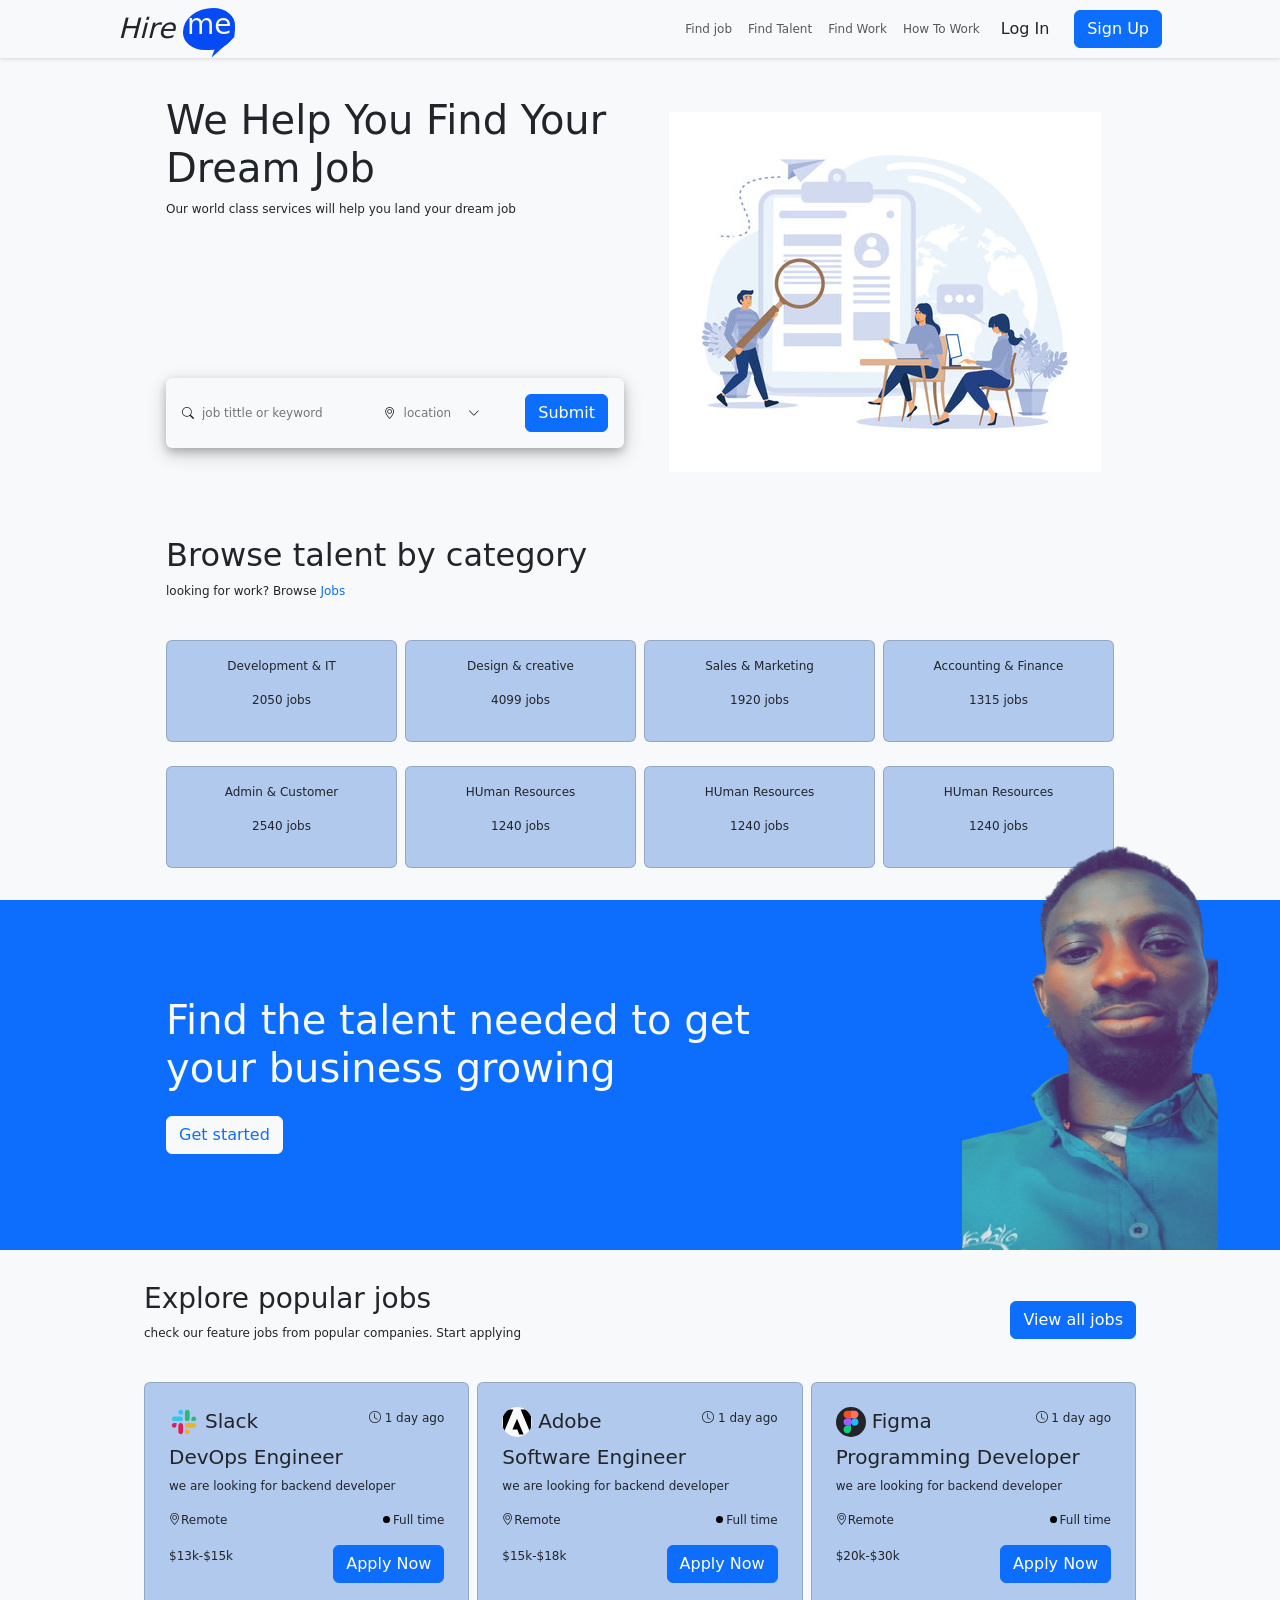
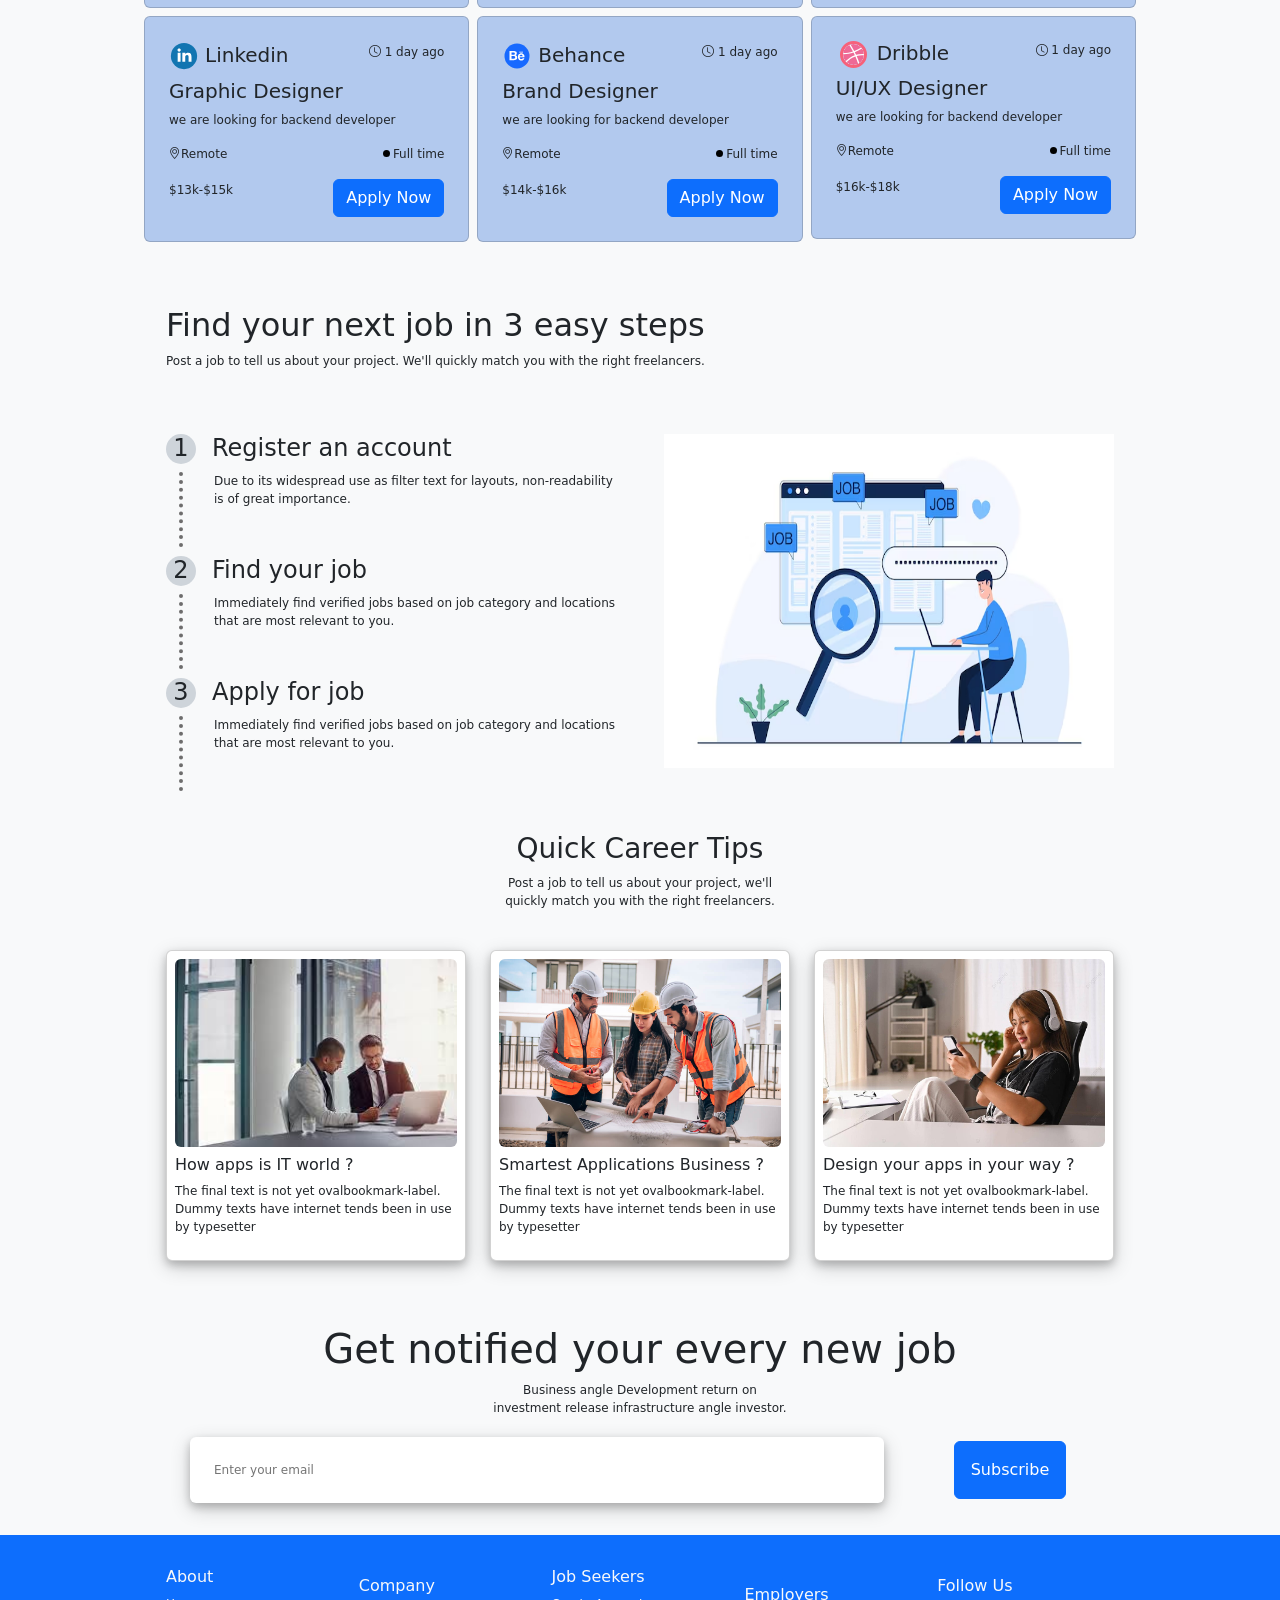
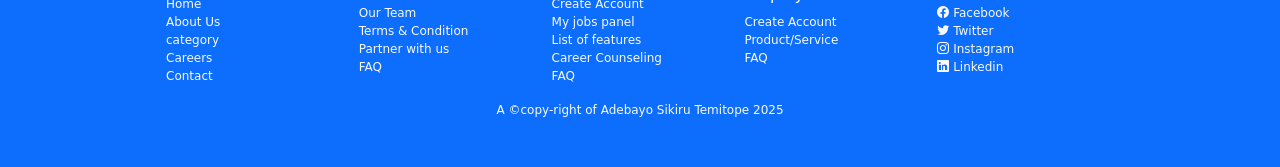
==== index.html @ 8144b213 "first commit" ====
<!-- @format -->

<!DOCTYPE html>
<html lang="en">
	<head>
		<meta charset="UTF-8" />
		<meta name="viewport" content="width=device-width, initial-scale=1.0" />
		<script
			src="https://cdn.jsdelivr.net/npm/@popperjs/core@2.11.8/dist/umd/popper.min.js"
			integrity="sha384-I7E8VVD/ismYTF4hNIPjVp/Zjvgyol6VFvRkX/vR+Vc4jQkC+hVqc2pM8ODewa9r"
			crossorigin="anonymous"
		></script>
		<script
			src="https://cdn.jsdelivr.net/npm/bootstrap@5.3.5/dist/js/bootstrap.min.js"
			integrity="sha384-VQqxDN0EQCkWoxt/0vsQvZswzTHUVOImccYmSyhJTp7kGtPed0Qcx8rK9h9YEgx+"
			crossorigin="anonymous"
		></script>
		<link
			href="https://cdn.jsdelivr.net/npm/bootstrap@5.3.5/dist/css/bootstrap.min.css"
			rel="stylesheet"
			integrity="sha384-SgOJa3DmI69IUzQ2PVdRZhwQ+dy64/BUtbMJw1MZ8t5HZApcHrRKUc4W0kG879m7"
			crossorigin="anonymous"
		/>
		<link rel="stylesheet" href="style.css" />
		<link
			rel="stylesheet"
			href="https://cdn.jsdelivr.net/npm/bootstrap-icons@1.3.0/font/bootstrap-icons.css"
		/>
		<link rel="stylesheet" href="styel.css" />
		<title>Hire Me</title>
	</head>
	<body class="bg-light pt-5">
		<nav class="navbar navbar-expand-md fixed-top bg-light ">
			<div class="container px-lg-5">
				<div class="nav-brand  d-flex justify-centent-center align-items-center">
					<div class="d-flex justify-centent-center gap-2 align-items-center">
                        <a href="#" ><span class="h3 fst-italic">Hire</span></a>
                    	<div class="call-out text-light text-center px-1"><h3>me</h3></div> 
					</div>
				</div>
				<button
					class="navbar-toggler"
					type="button"
					data-bs-toggle="collapse"
					data-bs-target="#navbarNav"
					aria-controls="navbarNav"
					aria-expanded="false"
					aria-label="Toggle navigation"
				>
					<span class="navbar-toggler-icon"></span>
				</button>
				<div class="collapse navbar-collapse" id="navbarNav">
					<ul class="navbar-nav ms-auto">
						<li class="nav-item">
							<a class="nav-link" href="#jobs">Find job</a>
						</li>
						<li class="nav-item">
							<a class="nav-link" href="#talent">Find Talent</a>
						</li>
						<li class="nav-item">
							<a class="nav-link" href="#work">Find Work</a>
						</li>
						<li class="nav-item">
							<a class="nav-link" href="#how-to-work">How To Work</a>
						</li>
					</ul>
					<div class="nav-btn mt-3 mt-md-0 text-center">
						<button class="btn btn-ligth">
							<a href="./log-in.html">Log In</a>
						</button>
						<button class="btn btn-primary ms-2">
							<a href="./sign-up.html">Sign Up</a>
						</button>
					</div>
				</div>
				
			</div>
		</nav>
		<section class="py-5 p-lg-5" id="jobs">
			<div class="container px-lg-5">
				<div class="px-lg-5">
					<div class="row  gap-2">
						<div class="col-md mb-4 d-flex gap-5 justify-content-between flex-column">
							<div>
								<h1>We Help You Find Your Dream Job</h1>
								<p>
									Our world class services will help you land your dream job
								</p>
							</div>
							<form action="">
								<div
									class="d-flex justify-content-between gap-1 p-3 bg-light rounded form"
								>
									<div
										class="d-md-flex gap-1 justify-content-center align-items-center"
									>
										<label for="search"><i class="bi bi-search"></i></label>
										<input
											type="search"
											name="search"
											placeholder="job tittle or keyword"
											id="search"
											class="border-0 bg-light p-1"
										/>
									</div>
									<div
										class="d-md-flex gap-1 justify-content-center align-items-center location"
									>
										<label for="location"><i class="bi bi-geo-alt"></i></label>
										<input
											type="text"
											name="location"
											placeholder="location"
											id="location"
											class="border-0 bg-light p-1"
										/>
										<span class="location-icon"
											><i class="bi bi-chevron-down"></i
										></span>
									</div>
									<button type="submit" class="btn btn-primary">Submit</button>
								</div>
							</form>
						</div>
						<div class="col-md mt-0  mt-md-3 text-center">
							<img
								src="./images/360_F_600703245_BTdULusfFnnQOQXZy9Z7AOgycc5y2liy.jpg"
								alt="image"
								class="img-fluid"
							/>
						</div>
					</div>
				</div>
			</div>
		</section>

		<section class="py-3" id="talent">
			<div class="container px-lg-5">
				<div class="px-lg-5">
					<h2 class="">Browse talent by category</h2>
					<p class="">
						looking for work? Browse <span class="text-primary">Jobs</span>
					</p>
					<div
						class="row  row-cols-2 row-cols-lg-4 mt-3 g-2 gy-4 justify-content-center"
					>
						<div class="col">
							<div class="p-3 card rounded text-center">
								<p>Development & IT</p>
								<p>2050 jobs</p>
							</div>
						</div>
						<div class="col">
							<div class="p-3 card rounded text-center">
								<p>Design & creative</p>
								<p>4099 jobs</p>
							</div>
						</div>
						<div class="col">
							<div class="p-3 card rounded text-center">
								<p>Sales & Marketing</p>
								<p>1920 jobs</p>
							</div>
						</div>
						<div class="col">
							<div class="p-3 card rounded text-center">
								<p>Accounting & Finance</p>
								<p>1315 jobs</p>
							</div>
						</div>
						<div class="col">
							<div class="p-3 card rounded text-center">
								<p>Admin & Customer</p>
								<p>2540 jobs</p>
							</div>
						</div>
						<div class="col">
							<div class="p-3 card rounded text-center">
								<p>HUman Resources</p>
								<p>1240 jobs</p>
							</div>
						</div>
						<div class="col">
							<div class="p-3 card rounded text-center">
								<p>HUman Resources</p>
								<p>1240 jobs</p>
							</div>
						</div>
						<div class="col">
							<div class="p-3 card rounded text-center">
								<p>HUman Resources</p>
								<p>1240 jobs</p>
							</div>
						</div>
					</div>
				</div>
			</div>
		</section>

		<section class="bg-primary py-5 px-lg-5 position-reletaive mt-3">
			<div class="container py-md-5 px-lg-5 ">
				<div class="row row-cols-md-2  px-lg-5">
					<div class="col-md-8 text-light ">
						<h1>Find the talent needed to get your business growing</h1>
						<button class="btn btn-light text-primary mt-3">Get started</button>
					</div>
					<div class="my-image d-md-block d-none ">
						<img src="./images/my-image.png" alt="my-image" class="" />
					</div>
				</div>
			</div>
		</section>

		<section class="px-lg-5 py-3" id="work">
			<div class="conrainer p-3 px-lg-5">
				<div class="px-lg-5">
					<div class="d-md-flex justify-content-between align-items-center">
						<div>
							<h3>Explore popular jobs</h3>
							<p>
								check our feature jobs from popular companies. Start applying
							</p>
						</div>
						<div><button class="btn btn-primary">View all jobs</button></div>
					</div>
					<div class="row row-cols-1 row-cols-md-2 row-cols-lg-3 g-2 mt-3">
						<div class="cols">
							<div class="card p-4 ">
								<div class="card-items">
									<div
										class="d-flex justify-content-between align-items-center"
									>
										<h5>
											<span class="logo"><img src="./images/svg/slack-svgrepo-com.svg" alt="" class="img-fluid"></span>Slack
										</h5>
										<p>
											<span><i class="bi bi-clock"></i></span> 1 day ago
										</p>
									</div>
									<h5>DevOps Engineer</h5>
									<p>we are looking for backend developer</p>
									<div class="d-flex justify-content-between">
										<p>
											<span><i class="bi bi-geo-alt"></i></span>Remote
										</p>
										<p class="job-type">Full time</p>
									</div>
									<div
										class="d-flex justify-content-between align-items-center"
									>
										<p>
											<bold>$13k-$15k</bold>
										</p>
										<button class="btn btn-primary">Apply Now</button>
									</div>
								</div>
							</div>
						</div>

						<div class="cols">
							<div class="card p-4">
								<div class="card-items">
									<div
										class="d-flex justify-content-between align-items-center"
									>
										<h5>
											<span class="logo"><img src="./images/svg/adobe-svgrepo-com.svg" alt="" class="img-fluid bg-light"></span>Adobe
										</h5>
										<p>
											<span><i class="bi bi-clock"></i></span> 1 day ago
										</p>
									</div>
									<h5>Software Engineer</h5>
									<p>we are looking for backend developer</p>
									<div class="d-flex justify-content-between">
										<p>
											<span><i class="bi bi-geo-alt"></i></span>Remote
										</p>
										<p class="job-type">Full time</p>
									</div>
									<div
										class="d-flex justify-content-between align-items-center"
									>
										<p>
											<bold>$15k-$18k</bold>
										</p>
										<button class="btn btn-primary">Apply Now</button>
									</div>
								</div>
							</div>
						</div>
						<div class="cols">
							<div class="card p-4">
								<div class="card-items">
									<div
										class="d-flex justify-content-between align-items-center"
									>
										<h5>
											<span class="logo"><img src="./images/svg/figma-svgrepo-com.svg" alt="" class="img-fluid bg-dark"></span>Figma
										</h5>
										<p>
											<span><i class="bi bi-clock"></i></span> 1 day ago
										</p>
									</div>
									<h5>Programming Developer</h5>
									<p>we are looking for backend developer</p>
									<div class="d-flex justify-content-between">
										<p>
											<span><i class="bi bi-geo-alt"></i></span>Remote
										</p>
										<p class="job-type">Full time</p>
									</div>
									<div
										class="d-flex justify-content-between align-items-center"
									>
										<p>
											<bold>$20k-$30k</bold>
										</p>
										<button class="btn btn-primary">Apply Now</button>
									</div>
								</div>
							</div>
						</div>
						<div class="cols">
							<div class="card p-4">
								<div class="card-items">
									<div
										class="d-flex justify-content-between align-items-center"
									>
										<h5>
											<span class="logo"><img src="./images/svg/linkedin-1-svgrepo-com.svg" alt="" class="img-fluid"></span>Linkedin
										</h5>
										<p>
											<span><i class="bi bi-clock"></i></span> 1 day ago
										</p>
									</div>
									<h5>Graphic Designer</h5>
									<p>we are looking for backend developer</p>
									<div class="d-flex justify-content-between">
										<p>
											<span><i class="bi bi-geo-alt"></i></span>Remote
										</p>
										<p class="job-type">Full time</p>
									</div>
									<div
										class="d-flex justify-content-between align-items-center"
									>
										<p>
											<bold>$13k-$15k</bold>
										</p>
										<button class="btn btn-primary">Apply Now</button>
									</div>
								</div>
							</div>
						</div>
						<div class="cols">
							<div class="card p-4">
								<div class="card-items">
									<div
										class="d-flex justify-content-between align-items-center"
									>
										<h5>
											<span class="logo"><img src="./images/svg/behance-svgrepo-com.svg" alt="" class="img-fluid"></span>Behance
										</h5>
										<p>
											<span><i class="bi bi-clock"></i></span> 1 day ago
										</p>
									</div>
									<h5>Brand Designer</h5>
									<p>we are looking for backend developer</p>
									<div class="d-flex justify-content-between">
										<p>
											<span><i class="bi bi-geo-alt"></i></span>Remote
										</p>
										<p class="job-type">Full time</p>
									</div>
									<div
										class="d-flex justify-content-between align-items-center"
									>
										<p>
											<bold>$14k-$16k</bold>
										</p>
										<button class="btn btn-primary">Apply Now</button>
									</div>
								</div>
							</div>
						</div>
						<div class="cols">
							<div class="card p-4  ">
								<div class="card-items">
									<div
										class="d-flex justify-content-between align-items-center"
									>
										<h5>
											<span class="logo p-1"><img src="./images/svg/dribbble-dribble-dribbbble-svgrepo-com.svg" alt="" class="img-fluid"></span>Dribble
										</h5>
										<p>
											<span><i class="bi bi-clock"></i></span> 1 day ago
										</p>
									</div>
									<h5>UI/UX Designer</h5>
									<p>we are looking for backend developer</p>
									<div class="d-flex justify-content-between">
										<p>
											<span><i class="bi bi-geo-alt"></i></span>Remote
										</p>
										<p class="job-type">Full time</p>
									</div>
									<div
										class="d-flex justify-content-between align-items-center"
									>
										<p>
											<bold>$16k-$18k</bold>
										</p>
										<button class="btn btn-primary">Apply Now</button>
									</div>
								</div>
							</div>
						</div>
					</div>
				</div>
			</div>
		</section>

		<section class="py-3 px-lg-5" id="how-to-work">
			<div class="container p-3 px-lg-5">
				<div class="px-lg-5">
					<h2>Find your next job in 3 easy steps</h2>
					<p>
						Post a job to tell us about your project. We'll quickly match you
						with the right freelancers.
					</p>
					<div class="row g-5 mt-2">
						<div class="col-md">
							<div class="">
								<div class="d-flex">
									<h4 class="bg-dark-subtle me-3">1</h4>
									<h4 class="header">Register an account</h4>
								</div>
								<p class="ms-5">
									Due to its widespread use as filter text for layouts,
									non-readability is of great importance.
								</p>
							</div>
							<div class="mt-5">
								<div class="d-flex">
									<h4 class="bg-dark-subtle me-3">2</h4>
									<h4 class="header">Find your job</h4>
								</div>
								<p class="ms-5">
									Immediately find verified jobs based on job category and
									locations that are most relevant to you.
								</p>
							</div>
							<div class="mt-5">
								<div class="d-flex">
									<h4 class="bg-dark-subtle me-3">3</h4>
									<h4 class="header">Apply for job</h4>
								</div>
								<p class="ms-5">
									Immediately find verified jobs based on job category and
									locations that are most relevant to you.
								</p>
							</div>
						</div>
						<div class="col-md d-flex justify-content-center">
							<img src="./images/jobsearch.png" alt="" class="img-fluid" />
						</div>
					</div>
				</div>
			</div>
		</section>

		<section class="py-3 px-lg-5 career">
			<div class="container p-3 px-lg-5">
				<div class="px-lg-5">
					<div class="row row-cols-md-3">
						<div class="text-center col-md m-auto">
							<h3>Quick Career Tips</h3>
							<p>
								Post a job to tell us about your project, we'll quickly match
								you with the right freelancers.
							</p>
						</div>
					</div>
					<div class="row row-cols-md-3 mt-3">
						<div class="col-md mt-2">
							<div class="card p-2">
								<div class="card-items">
									<div class="card-image">
										<img
											src="./images/app-test.jpeg"
											alt="image"
											class="img-fluid w-100 rounded"
										/>
									</div>
									<div class="card-details mt-2">
										<h6>How apps is IT world ?</h6>
										<p>
											The final text is not yet ovalbookmark-label. Dummy texts
											have internet tends been in use by typesetter
										</p>
									</div>
								</div>
							</div>
						</div>
						<div class="col-md mt-2">
							<div class="card p-2">
								<div class="card-items">
									<div class="card-image">
										<img
											src="./images/dev-eng.jpg"
											alt="image"
											class="img-fluid rounded"
										/>
									</div>
									<div class="card-details mt-2">
										<h6>Smartest Applications Business ?</h6>
										<p>
											The final text is not yet ovalbookmark-label. Dummy texts
											have internet tends been in use by typesetter
										</p>
									</div>
								</div>
							</div>
						</div>
						<div class="col-md mt-2">
							<div class="card p-2">
								<div class="card-items">
									<div class="card-image">
										<img
											src="./images/relax.jpg"
											alt="image"
											class="img-fluid rounded"
										/>
									</div>
									<div class="card-details mt-2">
										<h6>Design your apps in your way ?</h6>
										<p>
											The final text is not yet ovalbookmark-label. Dummy texts
											have internet tends been in use by typesetter
										</p>
									</div>
								</div>
							</div>
						</div>
					</div>
				</div>
			</div>
		</section>

		<section class="py-3 px-lg-5">
			<div class="container p-3 px-lg-5">
				<div class="px-lg-5">
					<h1 class="text-md-center w-100 w-md-75">Get notified your every new job</h1>
					<div class="row row-cols-md-3">
						<p class="col m-auto text-md-center">
							Business angle Development return on investment release
							infrastructure angle investor.
						</p>
					</div>
					<div class="input-group row g-md-5 mt-1">
						<div class="col-md-10 mt-3 px-md-5">
							<input
								type="email"
								name="email"
								id="email"
								placeholder="Enter your email"
								class="p-4 border-0 w-100 rounded email-input"
							/>
						</div>
						<div class="col-md-2 mt-3 px-md-2 align-items-center d-md-flex">
							<button class="btn  btn-primary p-3 m-auto">
								Subscribe
							</button>
						</div>
					</div>
				</div>
			</div>
		</section>

		<footer class="py-3 px-lg-5 bg-primary text-light">
			<div class="container p-3 px-lg-5">
				<div class="px-lg-5">
					<div class="row row-cols-md-5 row-cols-3 g-3 justify-content-between align-items-center">
						<div class="col">
							<h6>About</h6>
							<ul class="list-group">
								<li><a href="#">Home</a></li>
								<li><a href="#About" class="link" >About Us</a></li>
								<li><a href="#Category">category</a></li>
								<li><a href="#Careers">Careers</a></li>
								<li><a href="#contact">Contact</a></li>
							</ul>
						</div>
						<div class="col">
							<h6>Company</h6>
							<ul class="list-group">
								<li><a href="#">Our Team</a></li>
								<li><a href="#About">Terms & Condition</a></li>
								<li><a href="#Category">Partner with us</a></li>
								<li><a href="#Category">FAQ</a></l>
							</ul>
						</div>
						<div class="col">
							<h6>Job Seekers</h6>
							<ul class="list-group">
								<li><a href="#">Create Account</a></li>
								<li><a href="#About">My jobs panel</a></li>
								<li><a href="#Category">List of features</a></li>
								<li><a href="#Category">Career Counseling</a></li>
								<li><a href="#Category">FAQ</a></li>
							</ul>
						</div>
						<div class="col">
							<h6>Employers</h6>
							<ul class="list-group">
								<li><a href="#">Create Account</a></li>
								<li><a href="#About">Product/Service</a></li>
								<li><a href="#Category">FAQ</a></li>
							</ul>
						</div>
						<div class="col">
							<h6>Follow Us</h6>
							<ul class="list-group">
								<li>
									<a href="#"
										><span><i class="bi bi-facebook text-light me-1"></i></span
										>Facebook</a
									>
								</li>
								<li>
									<a href="#About"
										><span><i class="bi bi-twitter text-light me-1"></i></span
										>Twitter</a
									>
								</li>
								<li>
									<a href="#Category"
										><span><i class="bi bi-instagram text-light me-1"></i></span
										>Instagram</a
									>
								</li>
								<li>
									<a href="#Category"
										><span><i class="bi bi-linkedin text-light me-1"></i></span
										>Linkedin</a
									>
								</li>
							</ul>
						</div>
					</div>

					<p class="text-center mt-3">A &copy;copy-right of Adebayo Sikiru Temitope 2025</p>
				</div>
			</div>
		</footer>
	</body>
</html>
---- styel.css ----
*{
    box-sizing: border-box;
}
body{
    font-size: 12px;
}
a{
    text-decoration: none;
    color: inherit;
}
li{
    list-style: none;
}
nav{
    box-shadow: 0px 0px 5px rgba(0, 0, 0, 0.2);
}
.call-out{
    position: relative;
    width: fit-content;
    height: fit-content;
    background-color: rgb(6, 74, 246);
    border-radius: 70% 50% 60% 50%;
    z-index: 10;
}
.call-out::after{
    content: '';
    position: absolute;
    width: 0;
    height: 0;
    border: 10px solid transparent ;
    border-top: 40px solid rgb(6, 74, 246);
    border-top-right-radius: 50px;
    bottom: -20px;
    transform: rotate(34deg);
    right: 5px;
    z-index: -1;
}
.form,
.career .card,
.email-input{
    box-shadow: 0 4px 8px 0 rgba(0, 0, 0, 0.2),
             0 6px 20px 0 rgba(0, 0, 0, 0.19);
}
.location{
    position: relative;
}
.location-icon{
    position: absolute;
    right: 10px;
    z-index: 100;
}
input:not(.email-input){
    max-width: 90px;
}
input[type="search"]{
    max-width: 150px;
}
section.bg-primary{
    position: relative;
}
.my-image{
    position: absolute;
    bottom: 0;
    right: 50px;
    height: 480px;
    width: 280px;
}
.my-image img{
    width: 100%;
    height: 100%;
}
.job-type{
    position: relative;
}
.job-type::before{
    position: absolute;
    content: "";
    width: 7px;
    height: 7px;
    background-color: #000;
    border-radius: 50%;
    left: -10px;
    top: 0;
    bottom: 0;
    margin: auto;
}
.bg-dark-subtle{
    border-radius: 100%;
    width: 30px;
    height: 30px;
    border-radius: 50%;
    text-align: center;
    position: relative;
}
.bg-dark-subtle::before{
    position: absolute;
    content: "";
    width: 0;
    height: 75px;
    border-left: 4px dotted #6e6d6d;
    right: 0;
    left: 0;
    margin: auto;
    top: 38px;
}
#work .card,
#talent .card{
    cursor: pointer;
    transition: .5s ease;
    background-color: rgb(178, 201, 238);
}
#work .card:hover,
#talent .card:hover {
    background-color: rgb(6, 74, 246);
    color: #fff;
}

#work .card:hover .btn{
    background-color: #fff;
    color: rgb(6, 74, 246);
}
.logo,
.logo img{
    width: 30px;
    height: 30px;
    border-radius: 50%;
    margin-right: 3px;
}
.logo.p-1 img{
    border: 3px solid rgb(247, 97, 122);
    width: 27px;
    height: 27px;
}
@media screen and (max-width) {
    
}
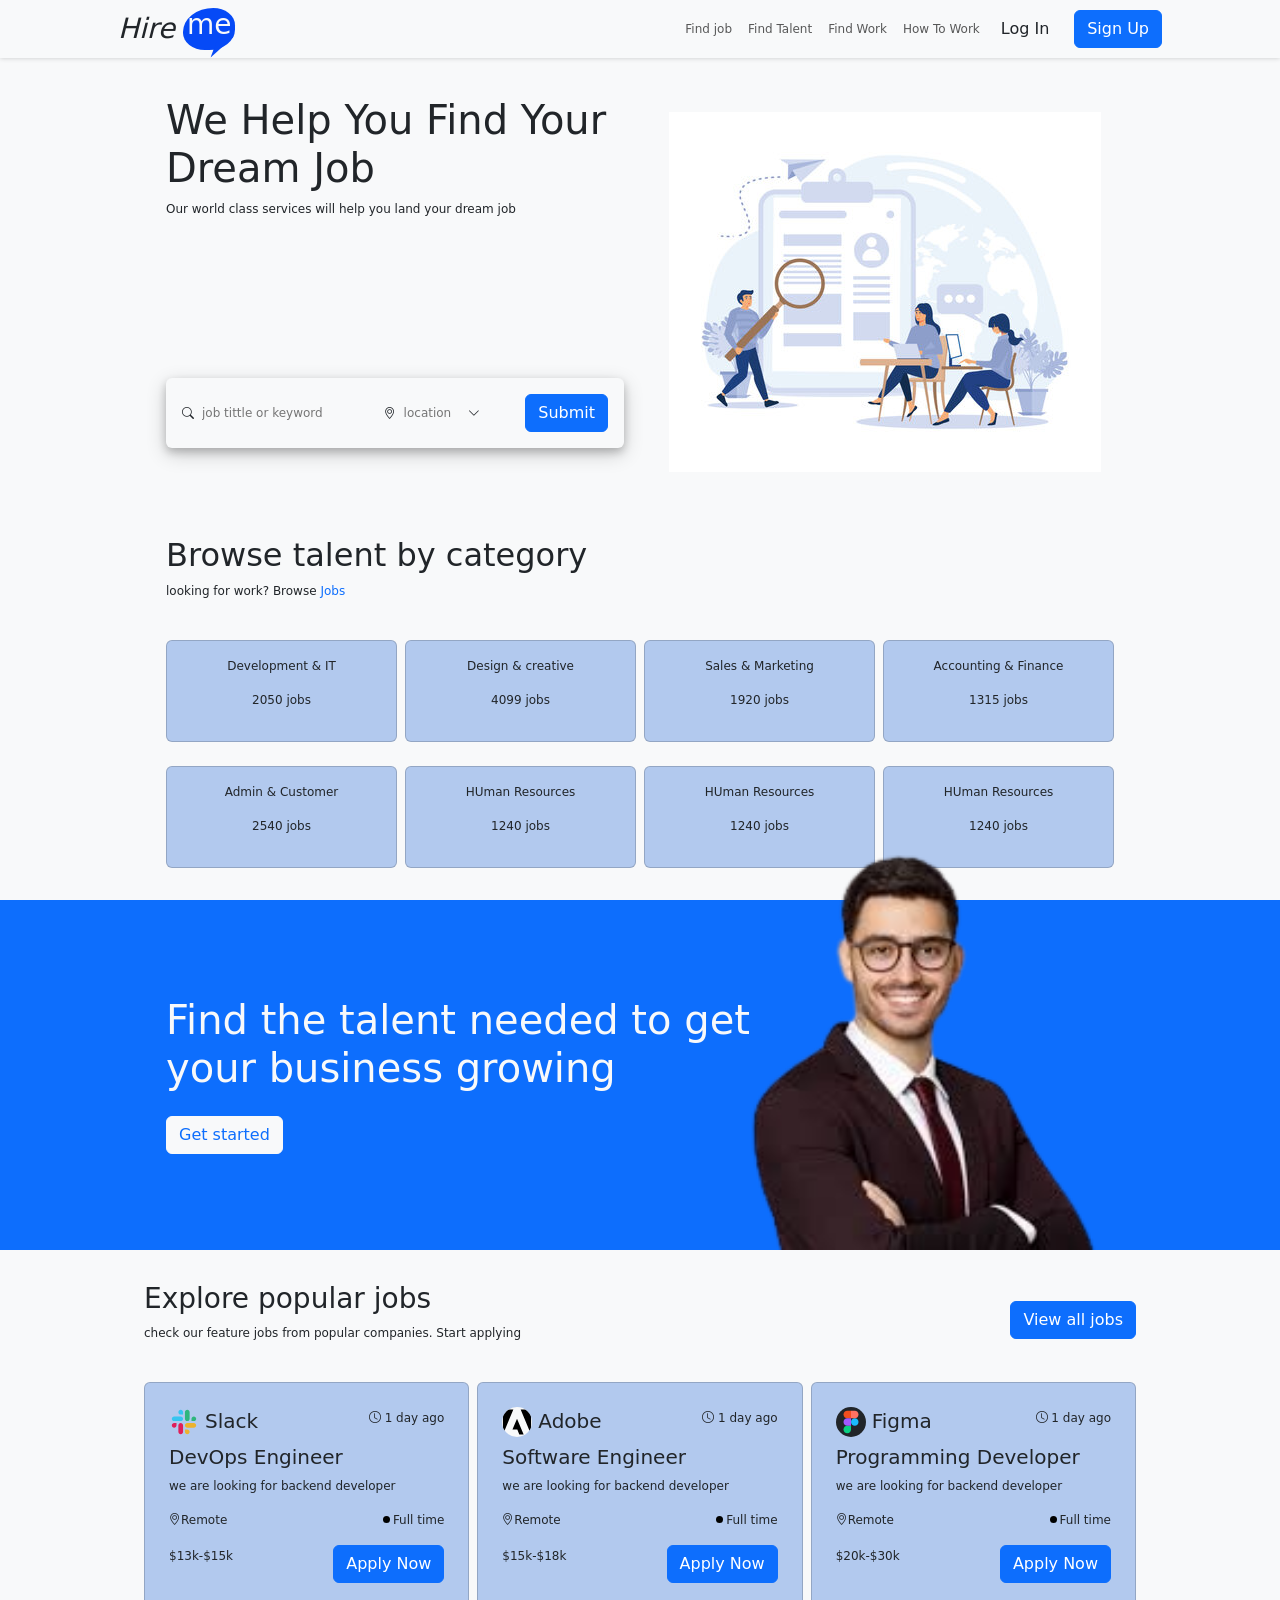
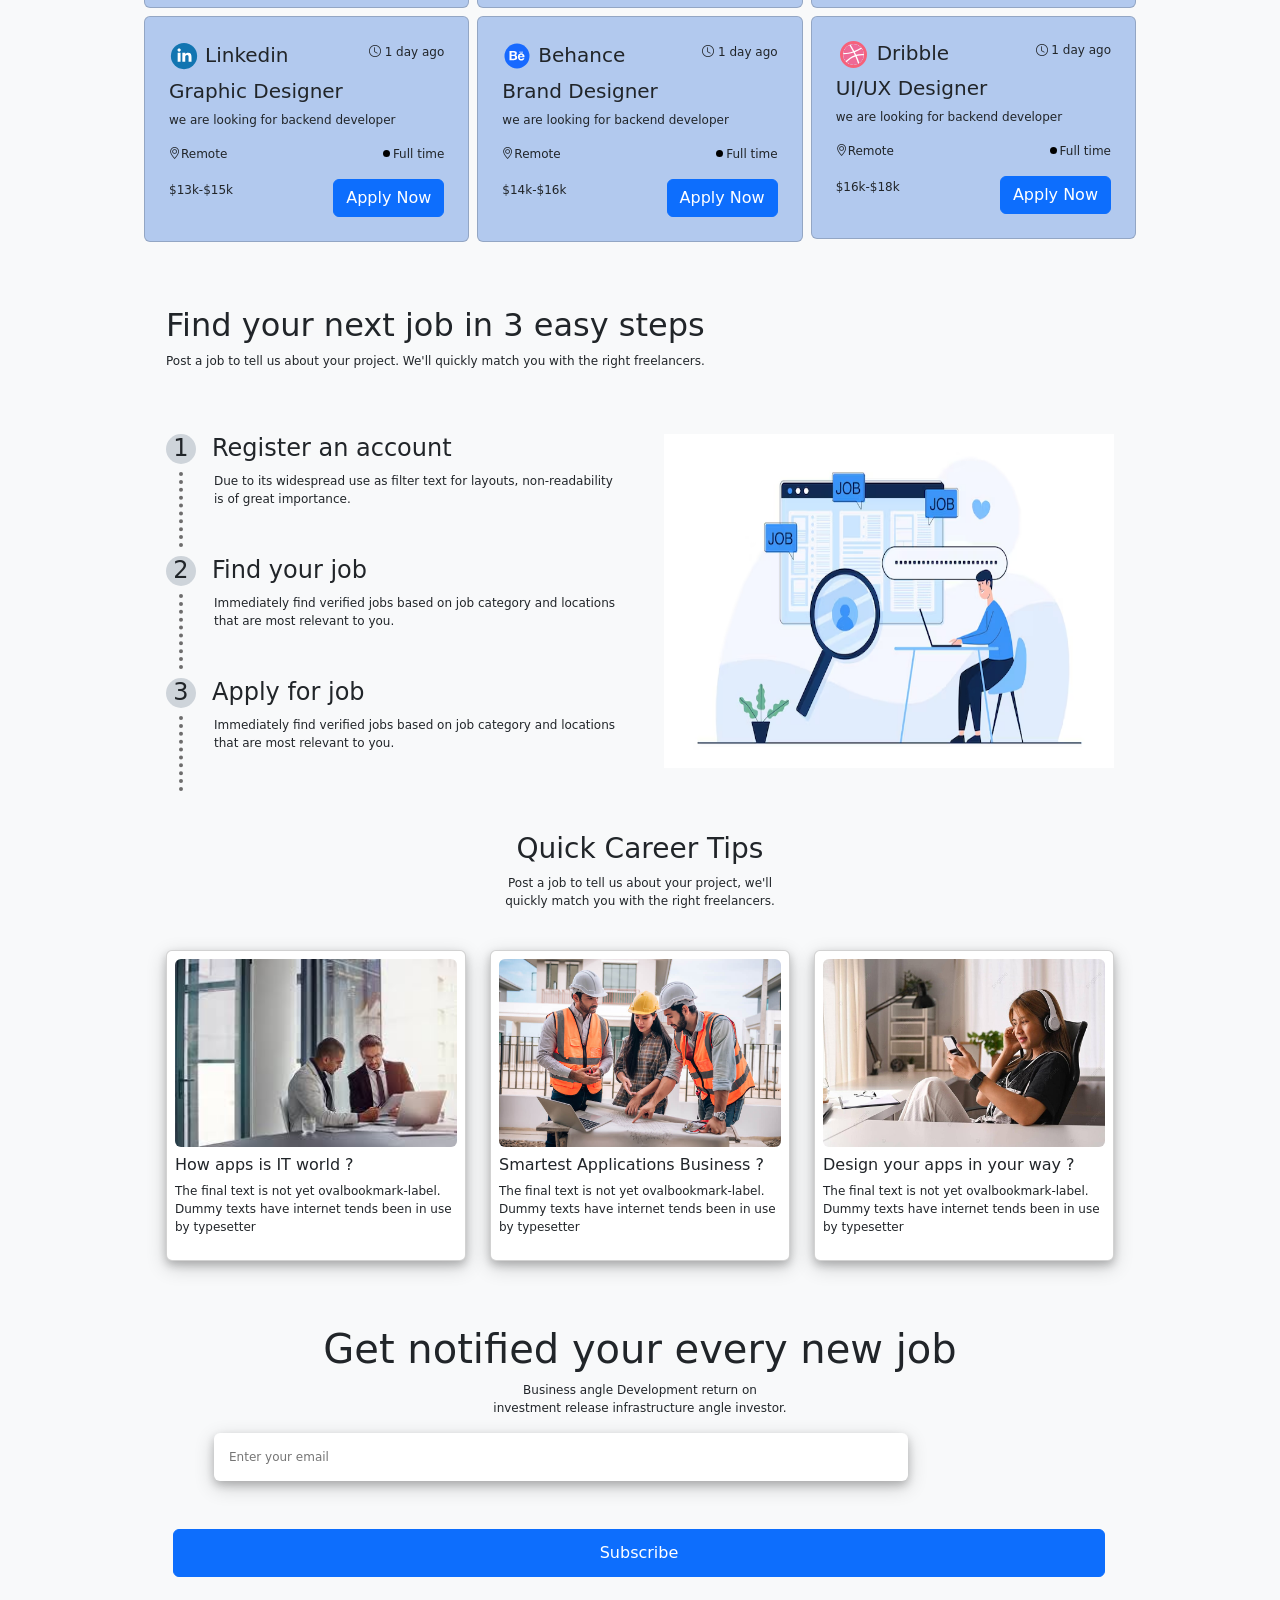
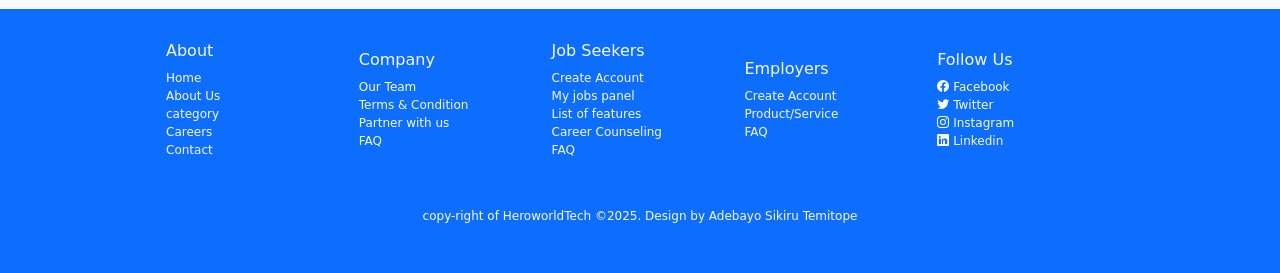
==== commit 74ac9825: "re-styling" ====
--- a/index.html
+++ b/index.html
@@ -205,7 +205,7 @@
 						<button class="btn btn-light text-primary mt-3">Get started</button>
 					</div>
 					<div class="my-image d-md-block d-none ">
-						<img src="./images/my-image.png" alt="my-image" class="" />
+						<img src="./images/man-image.png"  alt=" my-image" class="" />
 					</div>
 				</div>
 			</div>
@@ -559,18 +559,18 @@
 							infrastructure angle investor.
 						</p>
 					</div>
-					<div class="input-group row g-md-5 mt-1">
-						<div class="col-md-10 mt-3 px-md-5">
+					<div class="input-group row  mt-3 gap-3 gap-md-5  justify-content-between m-auto">
+						<div class="col-md-10 col-8 p-0  px-md-5">
 							<input
 								type="email"
 								name="email"
 								id="email"
 								placeholder="Enter your email"
-								class="p-4 border-0 w-100 rounded email-input"
+								class="border-0 w-100 rounded email-input"
 							/>
 						</div>
-						<div class="col-md-2 mt-3 px-md-2 align-items-center d-md-flex">
-							<button class="btn  btn-primary p-3 m-auto">
+						<div class="col px-md-2 p-0">
+							<button class="btn  btn-primary w-100 button">
 								Subscribe
 							</button>
 						</div>
@@ -651,7 +651,7 @@
 						</div>
 					</div>
 
-					<p class="text-center mt-3">A &copy;copy-right of Adebayo Sikiru Temitope 2025</p>
+					<p class="text-center mt-5 copyright">copy-right of HeroworldTech &copy;2025. Design by <a href="http://github.com/herdhebayor" target="_blank" rel="noopener noreferrer">Adebayo Sikiru Temitope</a></p>
 				</div>
 			</div>
 		</footer>
--- a/styel.css
+++ b/styel.css
@@ -32,7 +32,7 @@
     border-top-right-radius: 50px;
     bottom: -20px;
     transform: rotate(34deg);
-    right: 5px;
+    right: 6px;
     z-index: -1;
 }
 .form,
@@ -40,6 +40,16 @@
 .email-input{
     box-shadow: 0 4px 8px 0 rgba(0, 0, 0, 0.2),
              0 6px 20px 0 rgba(0, 0, 0, 0.19);
+}
+.email-input{
+    padding: 15px;
+}
+.button{
+    padding: 11px;
+}
+.copyright a:hover{
+    color: rgb(0, 200, 255);
+    text-decoration: underline;
 }
 .location{
     position: relative;
@@ -62,8 +72,6 @@
     position: absolute;
     bottom: 0;
     right: 50px;
-    height: 480px;
-    width: 280px;
 }
 .my-image img{
     width: 100%;
